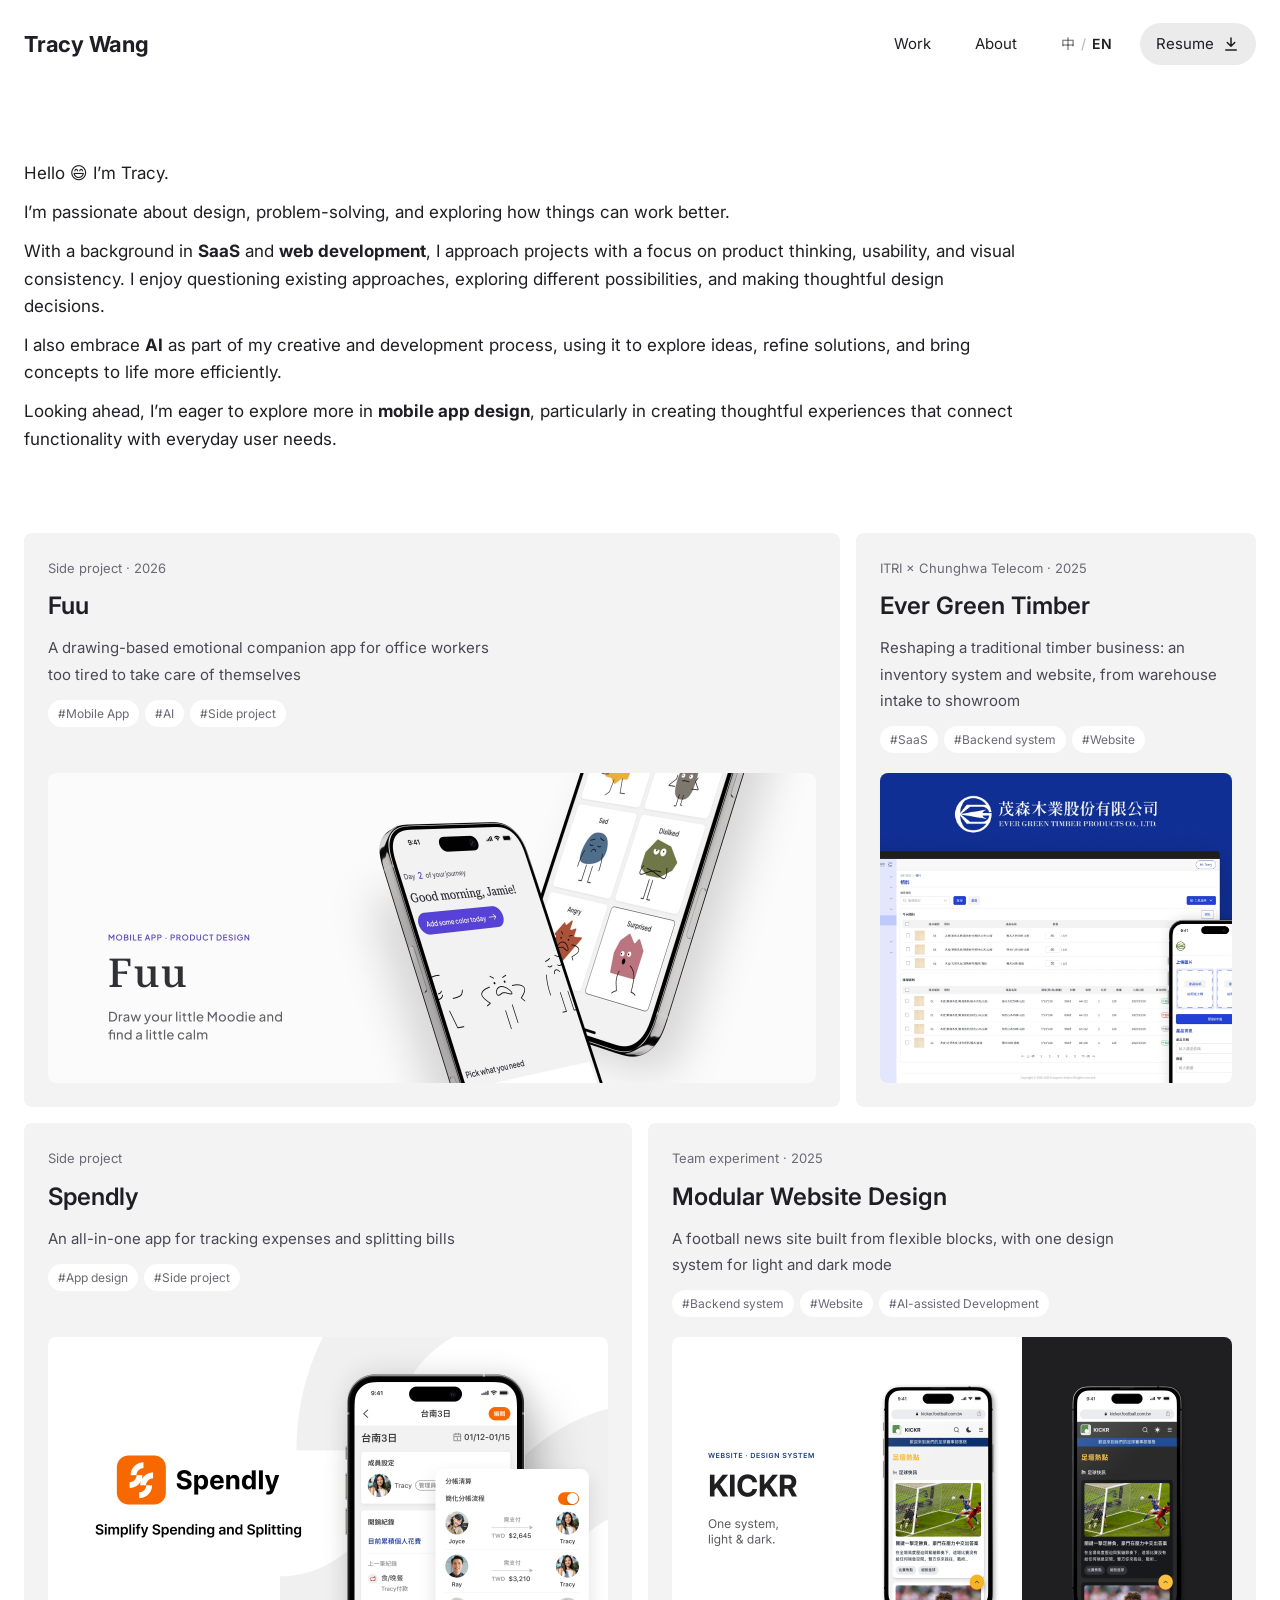
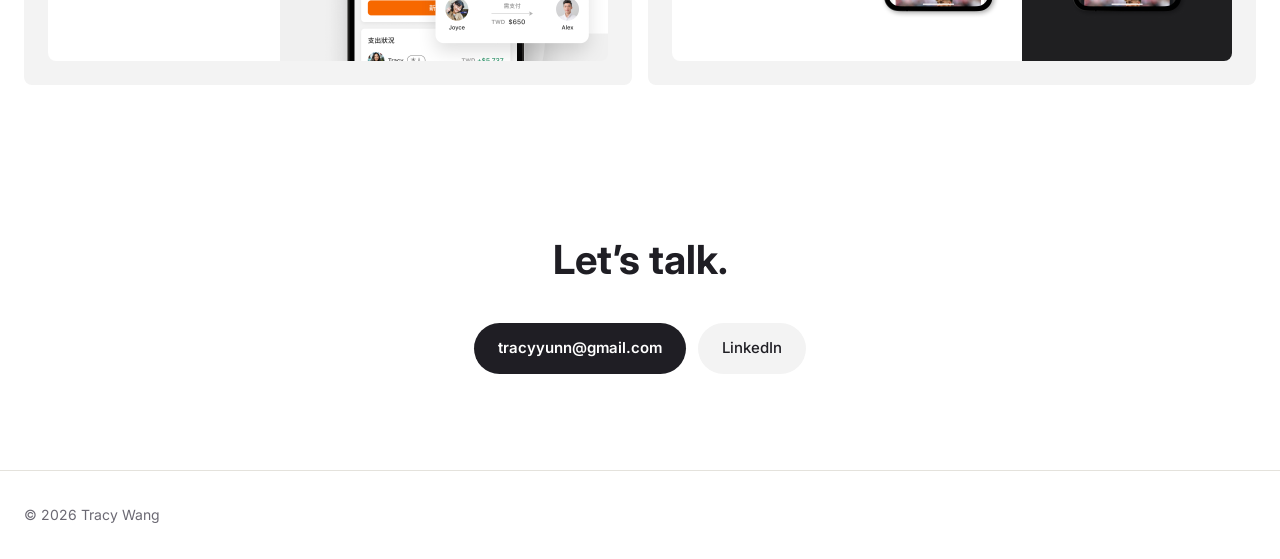
==== en/index.html @ daac8232 "Add portfolio website" ====
<!doctype html>
<html lang="en"><head>
  <meta charset="utf-8">
  <meta name="viewport" content="width=device-width, initial-scale=1">
  <title>Tracy Wang — UI/UX Designer</title>
  <link rel="preconnect" href="https://fonts.googleapis.com">
  <link rel="preconnect" href="https://fonts.gstatic.com" crossorigin="">
  <link href="https://fonts.googleapis.com/css2?family=Inter:wght@300;400;500;600;700&amp;family=Noto+Sans+TC:wght@400;500;600;700&amp;display=swap" rel="stylesheet">
  <link rel="stylesheet" href="../style.css?v=39">
  <script src="../site.js"></script>
</head>
<body>

  <nav class="nav">
    <div class="wrap">
      <a class="logo" href="index.html">Tracy Wang</a>
      <button class="menu-btn" aria-label="Menu" onclick="this.closest('.nav').classList.toggle('open')">
        <svg width="24" height="24" viewBox="0 0 24 24" fill="none" stroke="currentColor" stroke-width="2" stroke-linecap="round"><path d="M4 7h16M4 12h16M4 17h16"></path></svg>
      </button>
      <ul>
        <li><a href="index.html#work">Work</a></li>
        <li><a href="about.html">About</a></li>
        <li><a class="lang" href="../index.html" hreflang="zh-Hant">中<span>/</span><b>EN</b></a></li>
        <li><a class="resume" href="#">Resume
          <svg width="18" height="18" viewBox="0 0 24 24" fill="none" stroke="currentColor" stroke-width="2" stroke-linecap="round" stroke-linejoin="round"><path d="M12 4v11M7 10l5 5 5-5M5 20h14"></path></svg>
        </a></li>
      </ul>
    </div>
  </nav>

  <main class="wrap">
    <div class="intro">
      <p>Hello 😄 I’m Tracy.</p>
      <p>I’m passionate about design, problem-solving, and exploring how things can work better.</p>
      <p>With a background in <strong>SaaS</strong> and <strong>web development</strong>, I approach projects with a focus on product thinking, usability, and visual consistency. I enjoy questioning existing approaches, exploring different possibilities, and making thoughtful design decisions.</p>
      <p>I also embrace <strong>AI</strong> as part of my creative and development process, using it to explore ideas, refine solutions, and bring concepts to life more efficiently.</p>
      <p>Looking ahead, I’m eager to explore more in <strong>mobile app design</strong>, particularly in creating thoughtful experiences that connect functionality with everyday user needs.</p>
    </div>

    <section id="work" class="wk-b">
      <a class="big" href="fuu.html"><span class="m">Side project · 2026</span><h3>Fuu</h3><p>A drawing-based emotional companion app for office workers too tired to take care of themselves</p><div class="tg"><span>#Mobile App</span><span>#AI</span><span>#Side project</span></div><div class="im"><div><picture><source media="(max-width: 809px)" srcset="../images/cover-fuu-704.jpg"><img src="../images/cover-fuu-1536.jpg" alt="Fuu"></picture></div></div></a>
      <a class="" href="maosen.html"><span class="m">ITRI × Chunghwa Telecom · 2025</span><h3>Ever Green Timber</h3><p>Reshaping a traditional timber business: an inventory system and website, from warehouse intake to showroom</p><div class="tg"><span>#SaaS</span><span>#Backend system</span><span>#Website</span></div><div class="im"><div><img src="../images/cover-maosen-wide.jpg" alt="Ever Green Timber"></div></div></a>
      <a class="half" href="spendly.html"><span class="m">Side project</span><h3>Spendly</h3><p>An all-in-one app for tracking expenses and splitting bills</p><div class="tg"><span>#App design</span><span>#Side project</span></div><div class="im"><div><picture><source media="(max-width: 809px)" srcset="../images/cover-spendly-704.jpg"><img src="../images/cover-spendly-1120.jpg" alt="Spendly expense and bill-splitting app screens"></picture></div></div></a>
      <a class="half" href="modular.html"><span class="m">Team experiment · 2025</span><h3>Modular Website Design</h3><p>A football news site built from flexible blocks, with one design system for light and dark mode</p><div class="tg"><span>#Backend system</span><span>#Website</span><span>#AI-assisted Development</span></div><div class="im"><div><picture><source media="(max-width: 809px)" srcset="../images/cover-modular-704.jpg"><img src="../images/cover-modular-1120.jpg" alt="Modular website design: KICKR football site in light and dark mode"></picture></div></div></a>
    </section>

    <section id="contact" class="contact">
      <h2>Let’s talk.</h2>
      <ul>
        <li><a class="btn" href="mailto:tracyyunn@gmail.com">tracyyunn@gmail.com</a></li>
        <li><a class="btn btn--soft" href="https://www.linkedin.com/in/tracy-wang-913832aa/" target="_blank" rel="noopener">LinkedIn</a></li>
      </ul>
    </section>
  </main>

  <footer class="footer">
    <div class="wrap">© 2026 Tracy Wang</div>
  </footer>






</body></html>
---- style.css ----
:root {
  --bg: #FFFFFF;
  --surface: #FFFFFF;
  --soft: #F3F3F3;
  --text: #1F1E24;
  --muted: #6B6973;
  --line: #E4E2DC;
  --accent: #5A44D6;
  --accent-soft: #ECE9FB;
  --todo: #FFF1A8;
  --max: 1280px;
  --radius: 8px; /* 卡片圓角 */
  --radius-img: 8px; /* 圖片、影片圓角 */
  --img-border: 1px solid #D4D4D4; /* 圖片、影片外框 */
  --font: "Inter", "Noto Sans TC", system-ui, sans-serif;
}

* { box-sizing: border-box; margin: 0; padding: 0; }
html { scroll-behavior: smooth; }
body {
  background: var(--bg);
  color: var(--text);
  font-family: var(--font);
  font-size: 17px;
  line-height: 1.75;
  -webkit-font-smoothing: antialiased;
}
img { display: block; max-width: 100%; }
a { color: inherit; }

.wrap { max-width: var(--max); margin: 0 auto; padding: 0 24px; }

/* 待填：上線前要換掉的地方 */
.todo { background: var(--todo); padding: 0 4px; border-radius: 3px; }

/* 選單 */
.nav { position: sticky; top: 0; z-index: 10; background: var(--bg); }
.nav .wrap { display: flex; align-items: center; justify-content: space-between; height: 88px; }
.nav .logo { font-size: 22px; font-weight: 700; text-decoration: none; letter-spacing: -0.01em; }
.nav ul { display: flex; align-items: center; gap: 12px; list-style: none; font-size: 15px; }
.nav ul a { display: inline-flex; align-items: center; gap: 8px; text-decoration: none; padding: 8px 16px; border-radius: 999px; }
.nav ul a:hover { background: var(--soft); }
.nav ul a.resume { background: #EBEBEB; }
.nav ul a.resume:hover { background: #E0E0E0; }
.menu-btn { display: none; background: none; border: 0; padding: 8px; cursor: pointer; color: var(--text); }

/* 首頁開頭 */
.intro { padding: 72px 0 56px; max-width: 1000px; font-size: 17px; line-height: 1.6; }
.intro strong { font-weight: 700; }
.intro p + p { margin-top: 12px; }

/* 作品格 */
.grid { display: grid; grid-template-columns: 1fr 1fr; gap: 8px; }
.tile { position: relative; display: block; aspect-ratio: 494 / 586; overflow: hidden; background: var(--soft); }
.tile img { width: 100%; height: 100%; object-fit: cover; transition: transform .5s ease; }
.tile:hover img { transform: scale(1.03); }
.tile.featured { grid-column: 1 / -1; aspect-ratio: 2 / 1; }

/* Fuu 封面（用 HTML 排，不用另外輸出圖） */
.fuu-cover { position: absolute; inset: 0; background: #ECE9FB; display: flex; align-items: center; justify-content: center; gap: 6%; padding: 0 6%; overflow: hidden; }
.fuu-cover .brand { flex: 0 0 auto; }
.fuu-cover .brand b { display: block; font-size: clamp(36px, 5vw, 64px); color: var(--accent); letter-spacing: -0.02em; }
.fuu-cover .brand span { display: block; margin-top: 4px; font-size: clamp(15px, 1.6vw, 20px); color: var(--text); }
.fuu-cover .phones { display: flex; gap: 16px; align-self: flex-end; height: 88%; }
.fuu-cover .phones img { width: auto; height: 100%; object-fit: contain; object-position: bottom; filter: drop-shadow(0 12px 24px rgba(40,30,120,.15)); }
.fuu-cover .phones img:last-child { margin-top: 10%; height: 90%; }
.tile:hover .fuu-cover .phones img { transform: none; }

/* 關於我 */
.about { padding: 120px 0 0; }
.about-intro { display: grid; grid-template-columns: 360px 1fr; gap: 64px; align-items: center; }
.about .photo { width: 100%; aspect-ratio: 1; object-fit: cover; display: block; border-radius: var(--radius); background: var(--soft); display: flex; align-items: center; justify-content: center; color: var(--muted); font-size: 14px; }
.about h2 { font-size: 32px; margin-bottom: 20px; }
.about p + p { margin-top: 16px; }
.btn { display: inline-block; margin-top: 28px; padding: 12px 24px; border-radius: 999px; background: var(--text); color: var(--bg); text-decoration: none; font-weight: 600; font-size: 15px; }

/* 聯絡 */
.contact { padding: 140px 0 96px; text-align: center; }
.contact h2 { font-size: clamp(28px, 4vw, 40px); }
.contact ul { list-style: none; margin-top: 28px; display: flex; flex-wrap: wrap; justify-content: center; gap: 12px; }
.contact .btn { margin-top: 0; }
.footer { border-top: 1px solid var(--line); padding: 32px 0; color: var(--muted); font-size: 14px; }

/* ===== 案子頁 ===== */
.case-hero { padding: 96px 0 64px; }
.case-hero .eyebrow { color: var(--accent); font-weight: 600; }
.case-hero h1 { font-size: clamp(40px, 7vw, 72px); line-height: 1.15; letter-spacing: -0.02em; margin-top: 8px; }
.case-hero .lead { font-size: 21px; color: var(--muted); margin-top: 16px; max-width: 640px; }

.meta { display: grid; grid-template-columns: repeat(4, 1fr); gap: 24px; padding: 32px 0; border-top: 1px solid var(--line); border-bottom: 1px solid var(--line); margin-top: 48px; }
.meta dt { font-size: 13px; color: var(--muted); }
.meta dd { margin-top: 4px; font-size: 15px; }

.showcase { background: var(--accent-soft); border-radius: var(--radius); margin: 64px 0; padding: 64px 24px 0; display: flex; justify-content: center; gap: 40px; overflow: hidden; }
.showcase img { width: min(300px, 42%); filter: drop-shadow(0 16px 32px rgba(40,30,120,.15)); }
.showcase img:last-child { margin-top: 48px; }

.block { padding: 72px 0; border-top: 1px solid var(--line); display: grid; grid-template-columns: 240px 1fr; gap: 48px; }
.block > h2 { font-size: 15px; letter-spacing: 0.06em; color: var(--muted); font-weight: 600; }
.block .body { max-width: 680px; }
.block h3 { font-size: 26px; line-height: 1.4; margin-bottom: 16px; }
.block p + p, .block p + ul, .block ul + p { margin-top: 16px; }
.block ul { padding-left: 1.2em; }
.block li + li { margin-top: 8px; }

.gaps { display: grid; grid-template-columns: 1fr 1fr; gap: 16px; margin-top: 24px; list-style: none; padding: 0 !important; }
.gaps li { background: var(--surface); border: 1px solid var(--line); border-radius: var(--radius); padding: 20px; margin: 0 !important; }
.gaps strong { display: block; margin-bottom: 4px; }
.gaps span { color: var(--muted); font-size: 15px; }

.decision { background: var(--surface); border: 1px solid var(--line); border-radius: var(--radius); padding: 32px; }
.decision + .decision { margin-top: 20px; }
.decision .no { display: inline-block; font-size: 13px; font-weight: 700; color: var(--accent); background: var(--accent-soft); padding: 2px 10px; border-radius: 999px; margin-bottom: 12px; }
.decision h4 { font-size: 21px; line-height: 1.4; }
.decision dl { margin-top: 16px; display: grid; grid-template-columns: 72px 1fr; gap: 8px 16px; font-size: 16px; }
.decision dt { color: var(--muted); }

.steps { display: flex; gap: 12px; flex-wrap: wrap; margin-top: 24px; }
.steps span { background: var(--surface); border: 1px solid var(--line); border-radius: var(--radius); padding: 10px 16px; font-size: 15px; }
.steps i { font-style: normal; color: var(--muted); align-self: center; }

/* 作品頁底部：左回首頁、右下一個作品 */
.next-project { display: flex; justify-content: space-between; align-items: center; gap: 24px; padding-top: 64px; padding-bottom: 96px; margin-top: 96px; position: relative; }
.next-project::before { content: ""; position: absolute; top: 0; left: 24px; right: 24px; border-top: 1px solid var(--line); }
.next-project a { text-decoration: none; color: var(--text); font-size: 18px; font-weight: 500; }
.next-project a:hover, .next-project .back:hover { color: var(--accent); }

@media (max-width: 809px) {
  .menu-btn { display: block; }
  .nav ul { display: none; position: absolute; top: 72px; left: 0; right: 0; flex-direction: column; align-items: stretch; gap: 0; background: var(--bg); padding: 8px 16px 16px; border-bottom: 1px solid var(--line); }
  .nav.open ul { display: flex; }
  .nav ul a { padding: 14px 8px; border-radius: var(--radius); }
  .nav ul a.resume { background: none; }
  .nav .wrap { height: 72px; }
  .intro { font-size: 18px; padding: 32px 0 40px; }
  .grid { grid-template-columns: 1fr; gap: 16px; }
  .tile, .tile.featured { aspect-ratio: 331 / 194; }
  .fuu-cover .brand span { display: none; }
  body { font-size: 16px; }
  .wrap { padding: 0 16px; }
  .about { padding-top: 96px; }
  .about-intro { grid-template-columns: 1fr; gap: 32px; }
  .about .photo { max-width: 240px; }
  .meta { grid-template-columns: 1fr 1fr; }
  .showcase { gap: 16px; padding-top: 40px; }
  .block { grid-template-columns: 1fr; gap: 16px; padding: 56px 0; }
  .gaps { grid-template-columns: 1fr; }
  .decision { padding: 24px; }
  .decision dl { grid-template-columns: 1fr; gap: 0; }
  .decision dd + dt { margin-top: 10px; }
}

/* ===== 茂森案子頁（照原 Framer 版） ===== */
.cs { --navy: #1C35A8; --sky: #3F7FE0; }
.cs-hero { width: 100%; margin-top: 8px; }
.cs-tags { display: flex; flex-wrap: wrap; gap: 12px; list-style: none; margin-top: 40px; }
.cs-tags li { padding: 4px 12px; border-radius: 999px; background: var(--soft); color: var(--muted); font-size: 14px; }
.cs-tags li::before { content: "#"; }  /* 跟首頁卡片的 tag 同樣式 */
.cs-date { margin-top: 24px; }
.cs-title { font-size: clamp(26px, 3.4vw, 40px); line-height: 1.35; margin-top: 8px; letter-spacing: 0.01em; }
.cs-meta { display: grid; grid-template-columns: 1fr 0.7fr 1.6fr; gap: 24px 40px; margin-top: 32px; }
.cs-meta dt { font-weight: 700; }
.cs-meta dd { margin-top: 8px; }

.cs-h2 { font-size: clamp(24px, 3vw, 32px); color: var(--navy); font-weight: 600; margin-bottom: 32px; }
.cs-h2 span { font-family: "Inter", sans-serif; font-weight: 300; margin-left: 8px; }
.cs-h2.center { text-align: center; }
.cs-h2.plain { color: var(--text); }
.cs-h2.plain span { font-weight: 700; }

.cs-sec { margin-top: 80px; }
.cs-sec > p { max-width: none; }
.cs-sec > p + p { margin-top: 0; }
.cs-img { width: 100%; margin-top: 40px; }
.cs-img.round { border-radius: var(--radius-img); }
.cs-img.narrow, .cs-fig.narrow { max-width: 760px; margin-left: auto; margin-right: auto; }

.cs-overview { margin-top: 72px; background: #EEEFF5; border-radius: var(--radius); padding: 64px clamp(16px, 7vw, 80px); }
.cs-overview .card { background: #fff; border-radius: var(--radius); padding: 24px 22px; font-size: 16px; line-height: 1.7; }
.cs-overview .card h3 { font-size: 17px; margin-bottom: 12px; }
.cs-overview .card p + p { margin-top: 1.7em; }
.cs-overview em { font-style: normal; font-weight: 700; color: #2F4FD8; }
.cards-3 { display: grid; grid-template-columns: repeat(3, 1fr); gap: 16px; margin-top: 16px; }

.process { list-style: none; counter-reset: step; display: grid; grid-template-columns: repeat(3, 1fr); gap: 56px 40px; max-width: 1000px; margin: 0 auto; }
.process li { counter-increment: step; }
.process b { display: flex; align-items: center; gap: 16px; font-size: 18px; }
.process b::before { content: counter(step); flex: 0 0 36px; height: 36px; border-radius: 50%; background: #EBEBEB; display: grid; place-items: center; font-size: 17px; font-weight: 500; }
.process p { margin-top: 12px; }

.cs-divider { display: flex; align-items: center; gap: 32px; font-size: clamp(20px, 2.2vw, 24px); text-align: center; margin: 72px 0 40px; }
.cs-divider::before, .cs-divider::after { content: ""; flex: 1; height: 1px; background: #BDBDBD; }
.problems h3 { font-size: 17px; margin-top: 32px; }
.problems h3:first-child { margin-top: 0; }
.problems p { margin-top: 8px; }
.cs-sec > p + .problems, .cs-sec > .problems + p { margin-top: 32px; }

.goal { display: flex; align-items: center; gap: 16px; font-size: clamp(20px, 2.2vw, 24px); color: var(--text); margin: 56px 0 16px; }
.goal i { flex: 0 0 36px; height: 36px; border-radius: 50%; background: #EBEBEB; font-style: normal; font-size: 16px; font-weight: 500; display: grid; place-items: center; }

.constraints { margin-top: 64px; background: #FCF4EA; border: 1px solid #EBB36F; border-radius: var(--radius); padding: clamp(24px, 4vw, 48px); }
.constraints h3 { font-size: clamp(20px, 2.2vw, 24px); margin-bottom: 24px; }
.constraints h4 { font-size: 18px; margin-top: 24px; }
.constraints p { margin-top: 6px; }

.feature { font-size: clamp(20px, 2.2vw, 24px); color: var(--sky); margin: 56px 0 16px; }
.cs-sec > .cs-img + p, .cs-sec > .shots-2 + p:not(.zoom-hint) { margin-top: 32px; }
.cs-fig { margin-top: 40px; }
.cs-fig img { width: 100%; }
.cs-fig figcaption { margin-top: 16px; text-align: center; font-size: 14px; line-height: 1.6; color: var(--muted); text-wrap: balance; }
.cs-fig figcaption.cols-3, .cs-fig figcaption.cols-2 { display: grid; gap: 24px; }
.cs-fig figcaption.cols-3 { grid-template-columns: repeat(3, 1fr); }
.cs-fig figcaption.cols-2 { grid-template-columns: 1fr 1fr; }
.cs-fig figcaption.left { text-align: left; }
.link { color: #2F4FD8; font-size: 22px; }

@media (max-width: 809px) {
  .cs-meta, .cards-3, .process { grid-template-columns: 1fr; }
  .process { gap: 40px; }
  .cs-sec { margin-top: 56px; }
  .cs-fig figcaption.cols-3 { gap: 8px; }
  .cs-fig figcaption.cols-2 { grid-template-columns: 1fr; gap: 12px; }
}
.tile picture, .cs-pic { display: block; height: 100%; }

/* 點圖放大 */
.zoomable { cursor: zoom-in; }
.zoom-hint { margin-top: 8px; text-align: center; font-size: 14px; color: var(--muted); }
.lightbox { position: fixed; inset: 0; z-index: 100; background: rgba(20, 20, 24, .9); overflow: auto; display: flex; align-items: center; justify-content: center; padding: 24px; }
/* 漸入漸出：背景淡入，圖片同時從 96% 放大到 100% */
.lightbox { opacity: 0; visibility: hidden; transition: opacity .3s ease, visibility 0s linear .3s; }
.lightbox.open { opacity: 1; visibility: visible; transition: opacity .3s ease, visibility 0s; }
.lightbox img { transform: scale(.96); transition: transform .3s ease; }
.lightbox.open img { transform: scale(1); }
@media (prefers-reduced-motion: reduce) { .lightbox, .lightbox img { transition: none; } }
.lightbox img { width: 96vw; max-width: none; height: auto; border-radius: var(--radius-img); background: #fff; }
.lb-close { position: fixed; top: 16px; right: 16px; width: 44px; height: 44px; border: 0; border-radius: 50%; background: #fff; font-size: 26px; line-height: 1; cursor: pointer; }
@media (max-width: 809px) {
  /* 手機上放大成三倍寬，可以左右滑動看細節 */
  .lightbox { display: block; padding: 72px 16px 16px; }
  .lightbox img { width: 300vw; }
}

/* 兩欄截圖 */
.shots-2 { display: grid; grid-template-columns: 1fr 1fr; gap: 24px; margin-top: 40px; align-items: start; }
.shots-2 img { width: 100%; border-radius: var(--radius-img); }
.shots-2 figcaption { margin-top: 12px; font-size: 14px; line-height: 1.6; color: var(--muted); }
@media (max-width: 809px) { .shots-2 { grid-template-columns: 1fr; gap: 16px; } }

/* 三支手機畫面 */
.phones-3 { display: grid; grid-template-columns: repeat(3, 1fr); gap: 24px; max-width: 880px; margin: 40px auto 0; align-items: start; }
.phones-3 img { width: 100%; border-radius: var(--radius-img); }
.phones-3 figcaption { margin-top: 12px; text-align: center; font-size: 14px; line-height: 1.6; color: var(--muted); text-wrap: balance; }
@media (max-width: 809px) { .phones-3 { gap: 8px; } .phones-3 figcaption { font-size: 13px; } }
video.cs-img { display: block; border-radius: var(--radius-img); }

/* 草圖：橫向一排，依圖片比例分配寬度讓高度一致 */
.sketches { display: flex; gap: 16px; margin-top: 56px; }
.sketches img { min-width: 0; height: auto; }
.sketches .s1 { flex: 1.761; }
.sketches .s2 { flex: 1.494; }
.sketches .s3 { flex: 1.474; }
.sketch-text { margin-top: 24px; }
@media (max-width: 809px) {
  /* 手機改成左右滑動 */
  .sketches { overflow-x: auto; scroll-snap-type: x mandatory; margin-right: -16px; padding-right: 16px; }
  .sketches img { flex: 0 0 auto; width: auto; height: 220px; scroll-snap-align: start; }
}
.cs-sec--far { margin-top: 128px; }
@media (max-width: 809px) { .cs-sec--far { margin-top: 88px; } }

/* 大標題底下的小段落標題（設計流程、定義問題），跟「1. AI 辨識流程」同一級 */
.cs-sub { font-size: clamp(20px, 2.2vw, 24px); margin: 72px 0 40px; }
.cs-sub.center { text-align: center; }
.cs-sub span { margin-left: 6px; }

/* 專案概覽的標題：中英文都用粗體（跟其他大標題不同） */
.cs-overview .cs-h2 { font-weight: 700; }
.cs-overview .cs-h2 span { font-weight: 300; }

/* 案子頁所有圖片統一圓角 */
.cs-hero, .cs-img, .cs-fig img, .shots-2 img, .phones-3 img { border-radius: var(--radius-img); border: var(--img-border); }
.sketches img { border-radius: var(--radius-img); }
.cs-img.no-border, .cs-hero.no-border { border: 0; }

/* 兩張並排（前台 Before / After） */
.pair { display: grid; grid-template-columns: 1fr 1fr; gap: 24px; margin-top: 40px; }
.pair .cs-fig { margin-top: 0; }
@media (max-width: 809px) { .pair { grid-template-columns: 1fr; gap: 24px; } }

/* ===== Spendly 案子頁 ===== */
.cs-meta:has(> div:only-child) { grid-template-columns: 1fr; }
@media (min-width: 810px) { .cs-meta:has(> div:nth-child(2):last-child) { grid-template-columns: 1fr 2.3fr; } }
.cs-list { margin-top: 16px; padding-left: 1.4em; }
.cs-list li + li { margin-top: 6px; }
.cs-list + p { margin-top: 16px; }
.cs-gap { margin-top: 40px; }

/* 文字＋圖 左右排 */
.split { display: grid; grid-template-columns: 1fr 1fr; gap: 48px; align-items: center; }
.split p + p { margin-top: 1.7em; }
.split img { width: 100%; }

/* 灰底區塊 */
.panel { margin-top: 56px; background: #F3F3F3; border-radius: var(--radius); padding: clamp(24px, 4vw, 56px); }
.panel h4 { font-size: 18px; text-align: center; margin-bottom: 20px; }
.panel > p { margin-bottom: 32px; }

.grid-2 { display: grid; grid-template-columns: 1fr 1fr; gap: 24px; }
.grid-2 img { width: 100%; border-radius: var(--radius-img); }

/* 三個動機卡片 */
.motives { display: grid; grid-template-columns: repeat(3, 1fr); gap: 24px; max-width: 1000px; margin: 0 auto; }
.motives > div { background: #fff; border-radius: var(--radius); padding: 32px 24px; text-align: center; }
.motives img { width: 55%; margin: 0 auto 24px; }
.motives p { font-weight: 700; line-height: 1.6; }
.quote { margin: 48px 0 0; text-align: center; font-size: clamp(18px, 2.2vw, 24px); font-weight: 700; color: #4A8FE0; }

/* 結尾原型連結 */
.cta { margin-top: 120px; background: #F3F3F3; border-radius: var(--radius); padding: 48px 24px; text-align: center; }
.cta h2 { font-size: clamp(22px, 2.6vw, 28px); }
.cta p { margin-top: 24px; display: flex; flex-wrap: wrap; align-items: center; justify-content: center; gap: 16px; font-weight: 600; }
.cta-btn { display: inline-block; padding: 14px 28px; border-radius: 999px; background: #2652A0; color: #fff; text-decoration: none; }
.cta .thanks { color: var(--navy, #1C35A8); font-size: 20px; }

@media (max-width: 809px) {
  .split, .grid-2, .motives { grid-template-columns: 1fr; gap: 16px; }
  .motives img { width: 40%; }
}

/* Logo 展示：五格各自圓角 10px */
.logo-board { display: grid; grid-template-columns: repeat(3, 1fr) 2.9fr; grid-template-rows: auto auto; gap: 1.3%; margin-top: 40px; }
.logo-board > div { background: #F6F6F6; border-radius: var(--radius-img); overflow: hidden; }
.logo-board img { width: 100%; display: block; }
.logo-board .lb-word { grid-column: 1 / 4; grid-row: 1; }
.logo-board .lb-phone { grid-column: 4; grid-row: 1 / 3; }
.logo-board .lb-phone img { height: 100%; object-fit: cover; object-position: left top; }
@media (max-width: 809px) {
  .logo-board { grid-template-columns: repeat(3, 1fr); gap: 8px; }
  .logo-board .lb-phone { grid-column: 1 / -1; grid-row: auto; }
}

/* 換頁淡入淡出（搭配 site.js） */
body { transition: opacity .25s ease, transform .25s ease; }
.page-enter body { opacity: 0; transform: translateY(8px); }
.page-leave body { opacity: 0; }
.cs-sec > p.quote { margin: 40px 0; }
.quote--fuu { color: #5642D6; }
/* 手機影片：標準手機框（1176×2360，螢幕 x86 y86 1010×2189）＋影片的螢幕畫面
   影片 1920×1080，螢幕在 x739–1182、y68–1011，放大 2.3252 倍對齊；螢幕圓角跟著影片（約 70px） */
.phone-vid { position: relative; width: 100%; max-width: 300px; margin: 40px auto 0; aspect-ratio: 1176 / 2360; }
.phone-vid > img { position: absolute; inset: 0; width: 100%; height: 100%; }
.phone-vid .screen { position: absolute; left: 7.313%; top: 3.644%; width: 85.884%; height: 92.754%; overflow: hidden; border-radius: 16.1% / 7.45%; background: #F2F2F1; }
.phone-vid video { position: absolute; max-width: none; width: 442.0%; height: 114.72%; left: -171.13%; top: -7.305%; }
/* 設計產出：左邊文字（各點上下排），右邊手機影片 */
.deliv { display: grid; grid-template-columns: 1fr 300px; gap: 64px; align-items: center; max-width: 1000px; margin: 0 auto; }
.deliv .process--stack { grid-template-columns: 1fr; gap: 64px; margin: 0; max-width: 560px; }
.deliv .phone-vid { margin: 0; }
@media (max-width: 809px) {
  .deliv { grid-template-columns: 1fr; gap: 40px; }
  .deliv .phone-vid { margin: 0 auto; max-width: 260px; }
}

/* 回到頂端按鈕（作品頁） */
.to-top { position: fixed; right: 24px; bottom: 24px; z-index: 20; width: 44px; height: 44px; border: 1px solid var(--line); border-radius: 50%; background: #fff; color: var(--text); display: grid; place-items: center; cursor: pointer; box-shadow: 0 4px 12px rgba(0,0,0,.08); opacity: 0; transform: translateY(8px); pointer-events: none; transition: opacity .2s, transform .2s, color .2s; }
.to-top.show { opacity: 1; transform: none; pointer-events: auto; }
.to-top:hover { color: var(--accent); }
.ed-on .to-top { bottom: 80px; } /* 編輯模式時讓開下方的編輯列 */

/* 使用者測試（Fuu）：① 分群 6 格、② Now / Next / Never 三欄 */
.ut-step { display: flex; align-items: center; gap: 16px; margin: 48px 0 20px; font-size: 16px; font-weight: 600; color: var(--navy); }
.ut-step::after { content: ""; flex: 1; border-top: 1px solid var(--line); }
.ut-groups { list-style: none; display: grid; grid-template-columns: repeat(6, 1fr); gap: 12px; }
.ut-groups li { background: var(--soft); border-radius: var(--radius); padding: 16px; font-size: 14px; line-height: 1.6; }
.ut-groups b { display: block; font-size: 15px; }
.ut-groups span { display: block; margin-top: 4px; color: var(--muted); font-size: 13px; }
.ut-groups p { margin-top: 8px; color: #4A4852; }
.ut-cols { margin-top: 40px; display: grid; grid-template-columns: repeat(3, 1fr); gap: 16px; align-items: stretch; }
.ut-col { border-radius: var(--radius); padding: 24px 20px; display: flex; flex-direction: column; gap: 16px; }
.ut-col h4 { font-size: 18px; font-weight: 600; }
.ut-item { background: #fff; border-radius: var(--radius); padding: 18px 20px; font-size: 15px; line-height: 1.7; }
.ut-item b { display: block; font-weight: 600; }
.ut-item p { margin-top: 8px; color: #4A4852; }
.ut-now { background: #EAF6F0; } .ut-now h4 { color: #1F8A5B; }
.ut-next { background: #EFEDFB; } .ut-next h4 { color: #5642D6; }
.ut-never { background: #FBEEEA; } .ut-never h4 { color: #B4472F; }
@media (max-width: 1100px) { .ut-groups { grid-template-columns: repeat(3, 1fr); } }
@media (max-width: 809px) { .ut-groups { grid-template-columns: 1fr 1fr; } .ut-cols { grid-template-columns: 1fr; } }

/* 模組化：兩張流程圖並排（不加外框，跟原稿一樣放在同一片白底上） */
.flow-pair { display: grid; grid-template-columns: 1fr 1fr; gap: 48px; align-items: center; margin-top: 40px; }
.flow-pair img { width: 100%; cursor: zoom-in; }
@media (max-width: 809px) { .flow-pair { grid-template-columns: 1fr; gap: 32px; } }

/* 影片本身已含手機外框：裁掉四角與兩側的黑底（以 396×800 取樣量得：側邊黑邊約 1%、圓角約 15% / 7.5%） */
.phone-clip { display: block; width: 100%; max-width: 320px; margin: 40px auto 0; clip-path: inset(0 1.2% round 15% / 7.5%); }

/* 設計流程只有兩步時改成兩欄，不留空位 */
@media (min-width: 810px) { .process:has(> li:nth-child(2):last-child) { grid-template-columns: 1fr 1fr; gap: 56px 64px; } }


/* 首頁作品卡片（B 版：灰底卡片，字在上、圖在下；第一排 大＋小，第二排 兩張一樣大） */
.wk-b{display:grid;grid-template-columns:repeat(6,1fr);gap:16px;margin-top:24px}

.wk-b a{display:flex;flex-direction:column;text-decoration:none;color:inherit;background:var(--soft);border-radius:var(--radius);padding:24px;overflow:hidden}

.wk-b a{grid-column:span 2}
.wk-b a.big{grid-column:span 4}
.wk-b a.half{grid-column:span 3}

.wk-b .m{font-size:13px;color:var(--muted)}

.wk-b h3{margin-top:6px;font-size:24px;font-weight:600}

.wk-b p{margin-top:8px;font-size:15px;color:#4A4852;max-width:460px}

.wk-b .tg{margin-top:12px;display:flex;gap:6px;flex-wrap:wrap}

.wk-b .tg span{font-size:12px;background:#fff;border-radius:999px;padding:3px 10px;color:var(--muted)}

.wk-b .im{margin-top:auto;padding-top:20px}

.wk-b .im div{aspect-ratio:352/310;overflow:hidden;border-radius:var(--radius-img)}

.wk-b picture{display:block;height:100%}
.wk-b img{width:100%;height:100%;object-fit:cover;object-position:top;transition:transform .5s ease}

.wk-b a:hover img{transform:scale(1.04)}

.wk-b a.big .im div{aspect-ratio:768/310}
.wk-b a.half .im div{aspect-ratio:536/310}

@media(max-width:809px){.wk-b{grid-template-columns:1fr}
.wk-b a,.wk-b a.big,.wk-b a.half{grid-column:auto}
.wk-b a.half .im div{aspect-ratio:352/310}
.wk-b a.big .im div{aspect-ratio:352/310}
.wk-b a{min-height:0}
}

/* About：按鈕列、How I Work（沿用原本 Methodology 模板：灰底圓角框、藍色置中標題、直線分隔的欄位） */
.about-btns { display: flex; flex-wrap: wrap; gap: 12px; margin-top: 28px; }
.about-btns .btn { margin-top: 0; }
.btn--soft { background: var(--soft); color: var(--text); font-weight: 500; }
.how { margin-top: 96px; background: #F7F7F7; border-radius: var(--radius); padding: 64px clamp(24px, 6vw, 88px); }
.how > h2 { text-align: center; color: #1C35A8; font-size: clamp(24px, 3vw, 32px); margin-bottom: 56px; }
.how-cols { display: grid; grid-template-columns: repeat(3, 1fr); }
.how-col { padding: 0 32px; border-left: 1px solid #BDBDBD; }
.how-col:first-child { border-left: 0; padding-left: 0; }
.how-col:last-child { padding-right: 0; }
.how-col svg { display: block; width: 80px; height: 80px; }
.how-col h3 { margin-top: 28px; font-size: 20px; }
.how-col p { margin-top: 16px; line-height: 1.8; }
.how-col .how-ex { font-size: 14px; color: var(--muted); }
.how-col a { display: inline-block; margin-top: 16px; font-size: 15px; color: #1C35A8; text-decoration: none; }
.how-col a:hover { text-decoration: underline; }
@media (max-width: 809px) {
  .how { padding: 48px 24px; }
  .how-cols { grid-template-columns: 1fr; gap: 40px; }
  .how-col { padding: 40px 0 0; border-left: 0; border-top: 1px solid #BDBDBD; }
  .how-col:first-child { padding-top: 0; border-top: 0; }
}
.about-page .about { padding-top: 48px; }

/* 中英切換：目前的語言粗體，另一個淡色 */
.nav ul a.lang { gap: 6px; font-size: 14px; color: var(--muted); letter-spacing: 0.02em; }
.nav ul a.lang b { color: var(--text); font-weight: 600; }
.nav ul a.lang span { opacity: .5; }
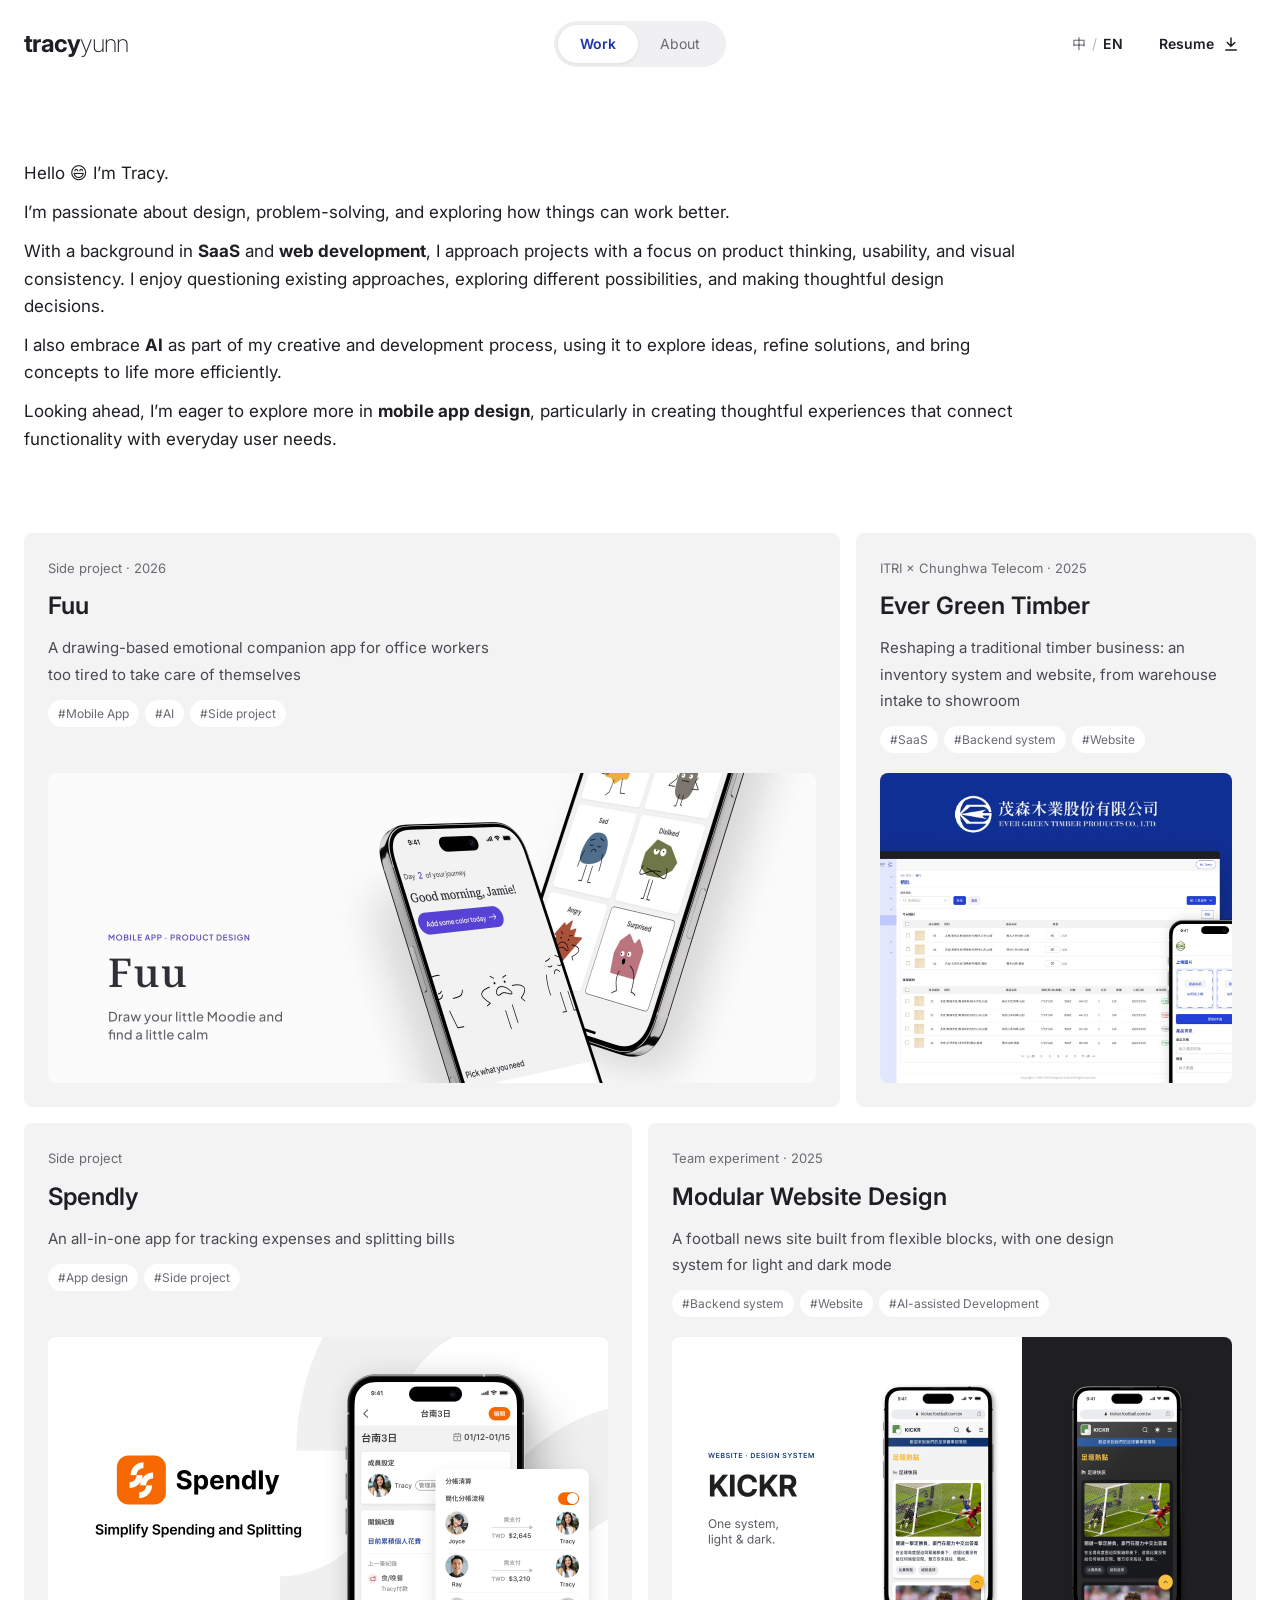
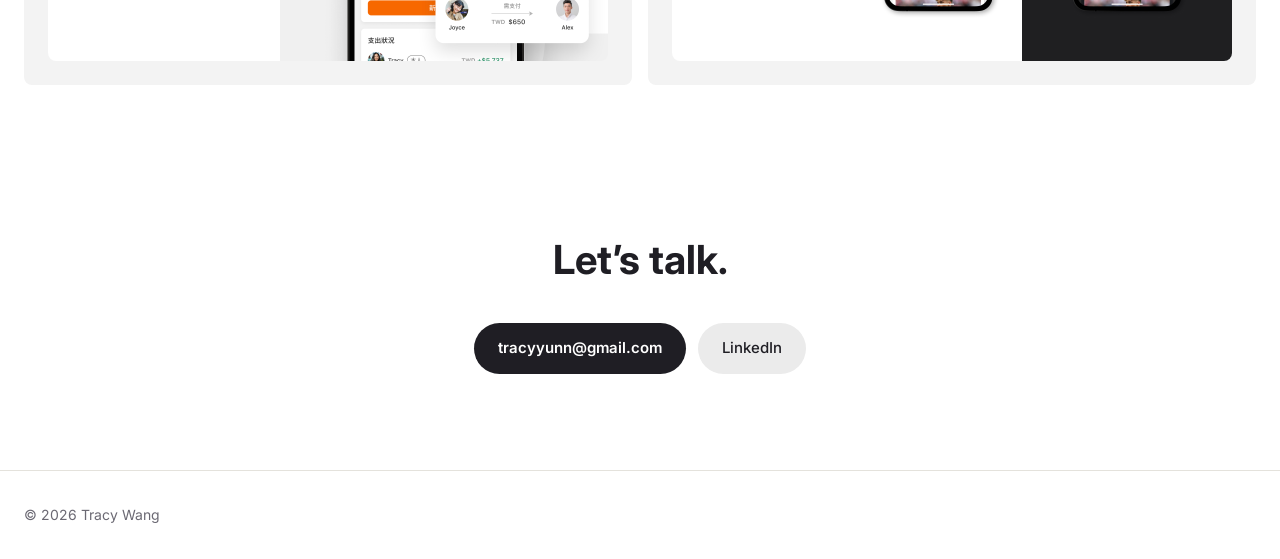
==== commit 9b66cd0f: "Update portfolio: English version, About page, resume, new nav and logo - Add English pages with 中/E" ====
--- a/en/index.html
+++ b/en/index.html
@@ -5,23 +5,22 @@
   <title>Tracy Wang — UI/UX Designer</title>
   <link rel="preconnect" href="https://fonts.googleapis.com">
   <link rel="preconnect" href="https://fonts.gstatic.com" crossorigin="">
-  <link href="https://fonts.googleapis.com/css2?family=Inter:wght@300;400;500;600;700&amp;family=Noto+Sans+TC:wght@400;500;600;700&amp;display=swap" rel="stylesheet">
-  <link rel="stylesheet" href="../style.css?v=39">
+  <link href="https://fonts.googleapis.com/css2?family=Inter:wght@200;300;400;500;600;700&amp;family=Instrument+Serif:ital@0;1&amp;family=Noto+Sans+TC:wght@400;500;600;700&amp;display=swap" rel="stylesheet">
+  <link rel="stylesheet" href="../style.css?v=45">
   <script src="../site.js"></script>
 </head>
 <body>
 
   <nav class="nav">
     <div class="wrap">
-      <a class="logo" href="index.html">Tracy Wang</a>
-      <button class="menu-btn" aria-label="Menu" onclick="this.closest('.nav').classList.toggle('open')">
-        <svg width="24" height="24" viewBox="0 0 24 24" fill="none" stroke="currentColor" stroke-width="2" stroke-linecap="round"><path d="M4 7h16M4 12h16M4 17h16"></path></svg>
+      <a class="logo" href="index.html" aria-label="Tracy Wang — Home"><b>tracy</b><span>yunn</span></a>
+      <button class="menu-btn" aria-label="Menu" aria-expanded="false" onclick="var n=this.closest('.nav');var o=n.classList.toggle('open');this.setAttribute('aria-expanded',o);document.body.classList.toggle('menu-open',o)">
+        <svg class="ic-open" width="24" height="24" viewBox="0 0 24 24" fill="none" stroke="currentColor" stroke-width="2" stroke-linecap="round"><path d="M4 7h16M4 12h16M4 17h16"></path></svg>
+        <svg class="ic-close" width="24" height="24" viewBox="0 0 24 24" fill="none" stroke="currentColor" stroke-width="2" stroke-linecap="round"><path d="M6 6l12 12M18 6L6 18"></path></svg>
       </button>
       <ul>
-        <li><a href="index.html#work">Work</a></li>
-        <li><a href="about.html">About</a></li>
-        <li><a class="lang" href="../index.html" hreflang="zh-Hant">中<span>/</span><b>EN</b></a></li>
-        <li><a class="resume" href="#">Resume
+        <li class="nav-seg"><a href="index.html#work">Work</a><a href="about.html">About</a></li>
+        <li class="nav-right"><a class="lang" href="../index.html" hreflang="zh-Hant">中<span>/</span><b>EN</b></a><a class="resume" href="../resume/tracy-wang-resume-en.pdf" target="_blank" rel="noopener">Resume
           <svg width="18" height="18" viewBox="0 0 24 24" fill="none" stroke="currentColor" stroke-width="2" stroke-linecap="round" stroke-linejoin="round"><path d="M12 4v11M7 10l5 5 5-5M5 20h14"></path></svg>
         </a></li>
       </ul>
--- a/style.css
+++ b/style.css
@@ -440,7 +440,10 @@
 /* About：按鈕列、How I Work（沿用原本 Methodology 模板：灰底圓角框、藍色置中標題、直線分隔的欄位） */
 .about-btns { display: flex; flex-wrap: wrap; gap: 12px; margin-top: 28px; }
 .about-btns .btn { margin-top: 0; }
-.btn--soft { background: var(--soft); color: var(--text); font-weight: 500; }
+.btn--soft { background: #EBEBEB; color: var(--text); font-weight: 500; }
+.btn--soft:hover { background: #E0E0E0; }
+.btn { transition: background .15s; }
+.btn:not(.btn--soft):hover { background: #3A3940; }
 .how { margin-top: 96px; background: #F7F7F7; border-radius: var(--radius); padding: 64px clamp(24px, 6vw, 88px); }
 .how > h2 { text-align: center; color: #1C35A8; font-size: clamp(24px, 3vw, 32px); margin-bottom: 56px; }
 .how-cols { display: grid; grid-template-columns: repeat(3, 1fr); }
@@ -465,3 +468,56 @@
 .nav ul a.lang { gap: 6px; font-size: 14px; color: var(--muted); letter-spacing: 0.02em; }
 .nav ul a.lang b { color: var(--text); font-weight: 600; }
 .nav ul a.lang span { opacity: .5; }
+
+/* 目前所在的選單項目：藍色（跟 How I Work 同色） */
+.nav ul a[aria-current="page"] { color: #1C35A8; font-weight: 600; }
+
+/* 選單 D 版：左 logo（襯線斜體 tracy＋無襯線 yunn）、中間 Work / About 分段切換、右邊語言＋Resume */
+.nav .logo { font-weight: 500; font-size: 22px; letter-spacing: -0.03em; line-height: 1; }
+.nav .logo i { font-family: "Instrument Serif", Georgia, serif; font-size: 30px; font-weight: 400; letter-spacing: 0; }
+@media (min-width: 810px) {
+  .nav .wrap { display: grid; grid-template-columns: 1fr auto 1fr; }
+  .nav ul { display: contents; }
+  .nav-seg { justify-self: center; display: flex; background: #F0F0F2; border-radius: 999px; padding: 4px; }
+  .nav ul .nav-seg a { padding: 7px 22px; font-size: 14px; color: var(--muted); transition: color .15s, background .15s; }
+  .nav ul .nav-seg a:hover { background: none; color: var(--text); }
+  .nav ul .nav-seg a[aria-current="page"] { background: #fff; color: #1C35A8; font-weight: 600; box-shadow: 0 1px 4px rgba(0,0,0,.08); }
+  .nav-right { justify-self: end; display: flex; align-items: center; gap: 4px; }
+  .nav ul a.resume { background: none; font-weight: 600; font-size: 14px; }
+  .nav ul a.resume:hover { background: var(--soft); }
+}
+@media (max-width: 809px) {
+  .nav-seg, .nav-right { display: flex; flex-direction: column; }
+}
+
+/* Logo（Figma 探索 02）：tracy Inter Bold、yunn Inter Extra Light，字距 -3% */
+.nav .logo { font-size: 24px; letter-spacing: -0.03em; }
+.nav .logo b { font-weight: 700; }
+.nav .logo span { font-weight: 200; }
+
+/* 手機選單：整頁式 */
+@media (max-width: 809px) {
+  .menu-btn { position: relative; z-index: 31; }
+  .nav .logo { position: relative; z-index: 31; }
+  .nav ul { position: fixed; inset: 0; top: 0; z-index: 30; display: flex; flex-direction: column; justify-content: center; align-items: flex-start; gap: 0; padding: 96px 32px 48px; background: var(--bg); border: 0;
+    opacity: 0; visibility: hidden; transform: translateY(-8px); transition: opacity .25s ease, transform .25s ease, visibility 0s .25s; }
+  .nav.open ul { display: flex; opacity: 1; visibility: visible; transform: none; transition: opacity .25s ease, transform .25s ease; }
+  .nav-seg, .nav-right { display: flex; flex-direction: column; align-items: flex-start; width: 100%; }
+  .nav-seg a { font-size: 40px; font-weight: 600; letter-spacing: -0.02em; padding: 8px 0 !important; color: var(--text); }
+  .nav-seg a[aria-current="page"] { color: #1C35A8; }
+  .nav-right { margin-top: 40px; padding-top: 24px; border-top: 1px solid var(--line); gap: 8px; }
+  .nav-right a { padding: 8px 0 !important; font-size: 18px; }
+  .nav ul a:hover { background: none; }
+  .menu-btn .ic-close { display: none; }
+  .nav.open .menu-btn .ic-open { display: none; }
+  .nav.open .menu-btn .ic-close { display: block; }
+  body.menu-open { overflow: hidden; }
+}
+
+/* 手機選單：點擊時不要出現灰底，改成文字變藍 */
+.nav a, .menu-btn { -webkit-tap-highlight-color: transparent; }
+@media (max-width: 809px) {
+  .nav ul a, .nav ul a:hover, .nav ul a:active, .nav ul a:focus, .nav ul a.resume, .nav ul a.resume:hover { background: none !important; box-shadow: none; outline: none; }
+  .nav ul a:active { color: #1C35A8; }
+  .nav ul a:focus-visible { outline: 2px solid #1C35A8; outline-offset: 4px; border-radius: 4px; }
+}
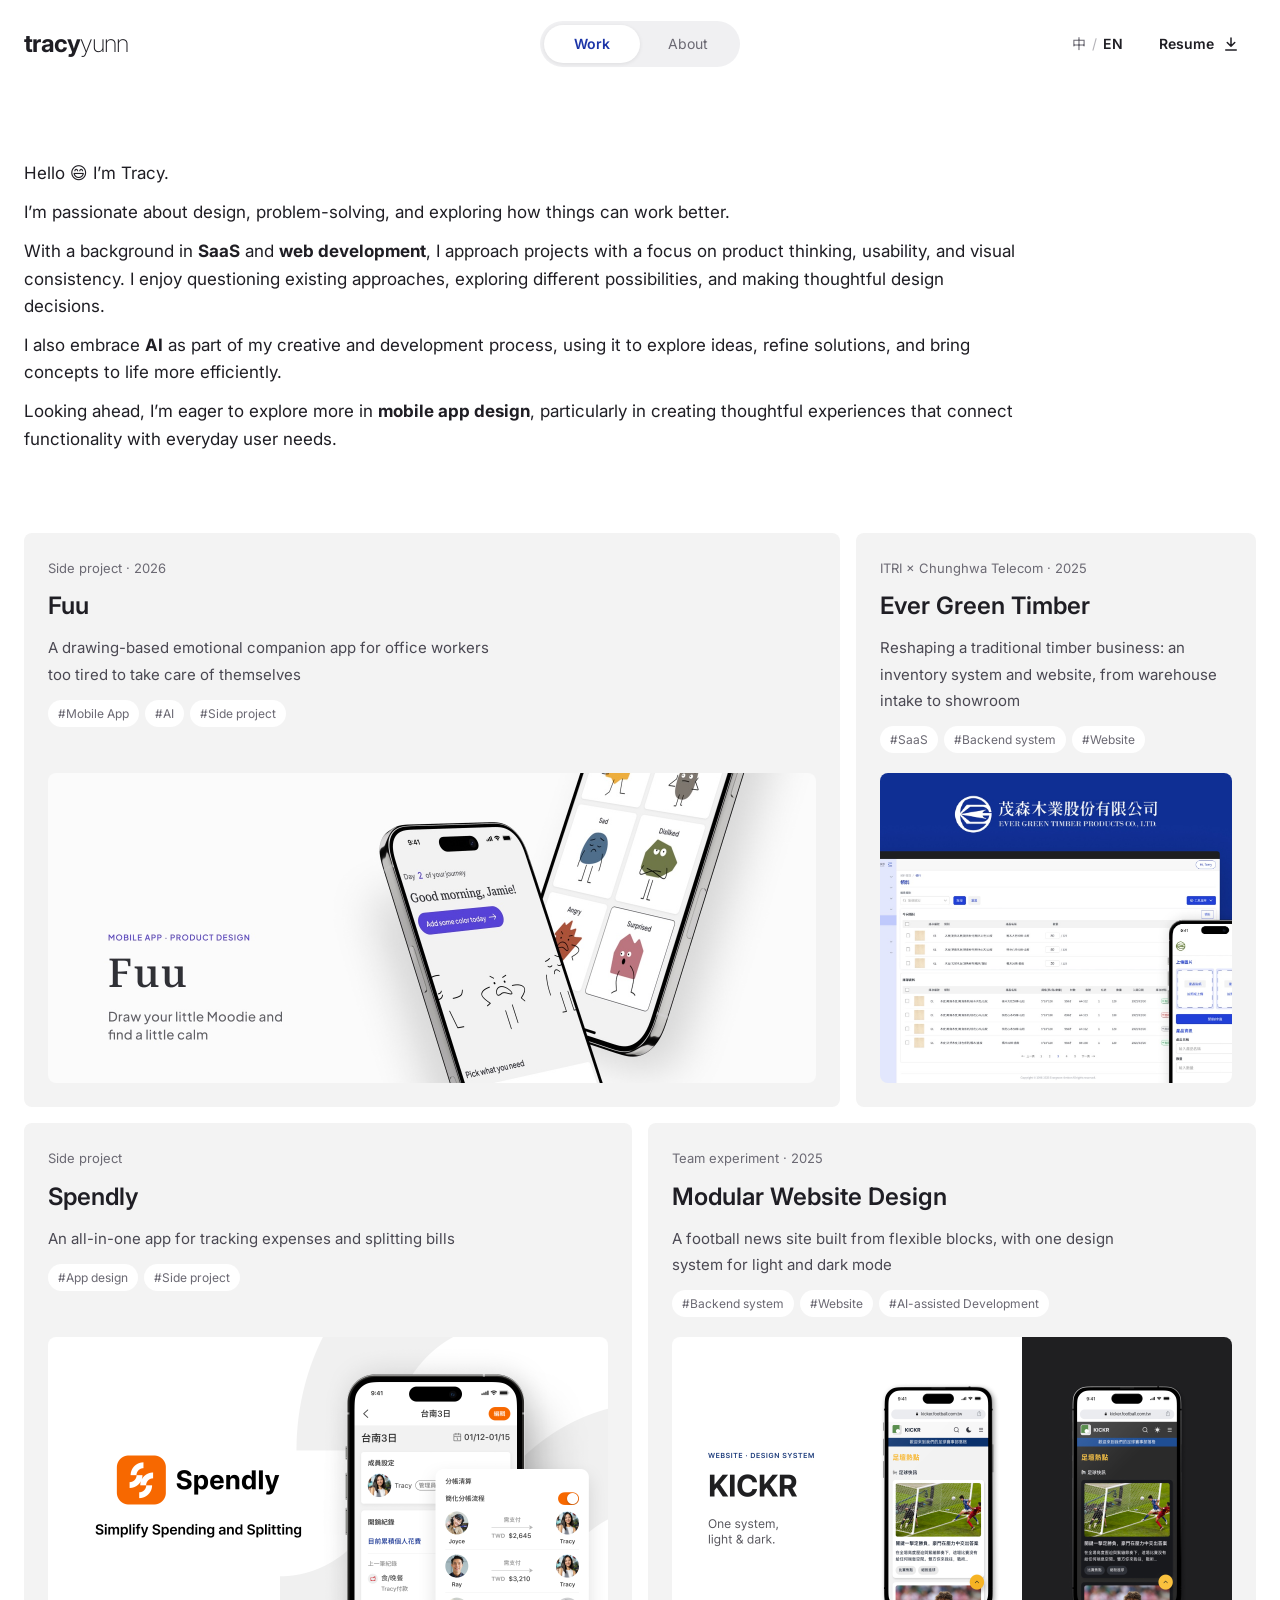
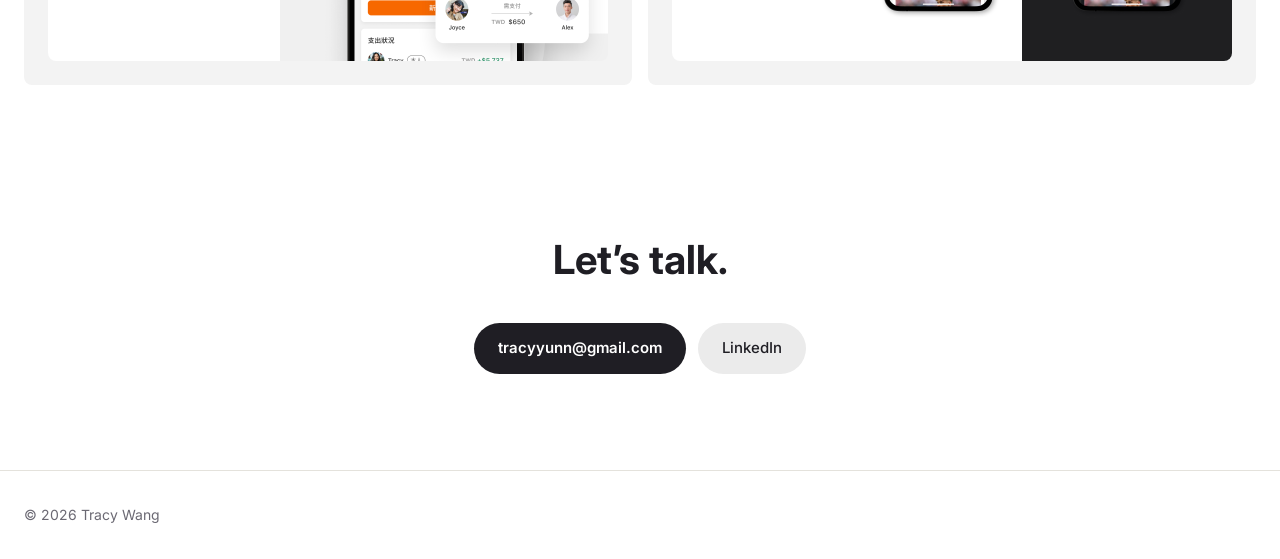
==== commit 3420f364: "Smoother Work/About switching - Sliding indicator in the Work/About toggle - Native view-transition " ====
--- a/en/index.html
+++ b/en/index.html
@@ -6,8 +6,8 @@
   <link rel="preconnect" href="https://fonts.googleapis.com">
   <link rel="preconnect" href="https://fonts.gstatic.com" crossorigin="">
   <link href="https://fonts.googleapis.com/css2?family=Inter:wght@200;300;400;500;600;700&amp;family=Instrument+Serif:ital@0;1&amp;family=Noto+Sans+TC:wght@400;500;600;700&amp;display=swap" rel="stylesheet">
-  <link rel="stylesheet" href="../style.css?v=45">
-  <script src="../site.js"></script>
+  <link rel="stylesheet" href="../style.css?v=50">
+  <script src="../site.js?v=51"></script>
 </head>
 <body>
 
@@ -19,7 +19,7 @@
         <svg class="ic-close" width="24" height="24" viewBox="0 0 24 24" fill="none" stroke="currentColor" stroke-width="2" stroke-linecap="round"><path d="M6 6l12 12M18 6L6 18"></path></svg>
       </button>
       <ul>
-        <li class="nav-seg"><a href="index.html#work">Work</a><a href="about.html">About</a></li>
+        <li class="nav-seg"><a href="index.html">Work</a><a href="about.html">About</a></li>
         <li class="nav-right"><a class="lang" href="../index.html" hreflang="zh-Hant">中<span>/</span><b>EN</b></a><a class="resume" href="../resume/tracy-wang-resume-en.pdf" target="_blank" rel="noopener">Resume
           <svg width="18" height="18" viewBox="0 0 24 24" fill="none" stroke="currentColor" stroke-width="2" stroke-linecap="round" stroke-linejoin="round"><path d="M12 4v11M7 10l5 5 5-5M5 20h14"></path></svg>
         </a></li>
--- a/style.css
+++ b/style.css
@@ -341,9 +341,6 @@
 }
 
 /* 換頁淡入淡出（搭配 site.js） */
-body { transition: opacity .25s ease, transform .25s ease; }
-.page-enter body { opacity: 0; transform: translateY(8px); }
-.page-leave body { opacity: 0; }
 .cs-sec > p.quote { margin: 40px 0; }
 .quote--fuu { color: #5642D6; }
 /* 手機影片：標準手機框（1176×2360，螢幕 x86 y86 1010×2189）＋影片的螢幕畫面
@@ -396,7 +393,7 @@
 .phone-clip { display: block; width: 100%; max-width: 320px; margin: 40px auto 0; clip-path: inset(0 1.2% round 15% / 7.5%); }
 
 /* 設計流程只有兩步時改成兩欄，不留空位 */
-@media (min-width: 810px) { .process:has(> li:nth-child(2):last-child) { grid-template-columns: 1fr 1fr; gap: 56px 64px; } }
+@media (min-width: 810px) { .process:not(.process--stack):has(> li:nth-child(2):last-child) { grid-template-columns: 1fr 1fr; gap: 56px 64px; } }
 
 
 /* 首頁作品卡片（B 版：灰底卡片，字在上、圖在下；第一排 大＋小，第二排 兩張一樣大） */
@@ -521,3 +518,38 @@
   .nav ul a:active { color: #1C35A8; }
   .nav ul a:focus-visible { outline: 2px solid #1C35A8; outline-offset: 4px; border-radius: 4px; }
 }
+
+/* Fuu：互動原型連結（標題下方按鈕＋影片下方小字） */
+.proto-btn { display: inline-flex; align-items: center; gap: 8px; margin-top: 32px; padding: 12px 22px; border-radius: 999px; background: #1C35A8; color: #fff; font-weight: 600; font-size: 15px; text-decoration: none; transition: background .15s; }
+.proto-btn:hover { background: #162B8A; }
+.deliv-media { display: flex; flex-direction: column; align-items: center; gap: 20px; }
+.proto-link { font-size: 14px; color: var(--muted); text-align: center; margin: 0; }
+.proto-link a { color: #1C35A8; font-weight: 600; text-decoration: none; }
+.proto-link a:hover { text-decoration: underline; }
+
+/* 選單捲動效果：捲動後毛玻璃＋變矮；往下捲收起、往上捲出現（電腦版） */
+@media (min-width: 810px) {
+  .nav { transition: background .3s, box-shadow .3s, transform .35s ease; }
+  .nav .wrap { transition: height .3s; }
+  .nav.scrolled { background: rgba(255,255,255,.8); backdrop-filter: saturate(180%) blur(16px); -webkit-backdrop-filter: saturate(180%) blur(16px); box-shadow: 0 1px 0 rgba(0,0,0,.06); }
+  .nav.scrolled .wrap { height: 64px; }
+  .nav.hide { transform: translateY(-100%); }
+}
+@media (prefers-reduced-motion: reduce) { .nav, .nav .wrap { transition: none; } }
+
+/* 換頁：瀏覽器原生交叉淡入（Chrome、Edge、Safari 18.2+），選單當成固定元素不跟著淡 */
+@view-transition { navigation: auto; }
+.nav { view-transition-name: site-nav; }
+::view-transition-old(root), ::view-transition-new(root) { animation-duration: .28s; animation-timing-function: ease; }
+::view-transition-group(site-nav) { animation-duration: .3s; }
+@media (prefers-reduced-motion: reduce) { ::view-transition-group(*), ::view-transition-old(*), ::view-transition-new(*) { animation: none !important; } }
+
+/* Work / About 分段切換：白色滑塊用一個獨立的圓角塊，切換時滑過去 */
+@media (min-width: 810px) {
+  .nav-seg { position: relative; }
+  .nav ul .nav-seg a { position: relative; z-index: 1; width: 96px; justify-content: center; padding: 7px 0; }
+  .nav ul .nav-seg a[aria-current="page"] { background: none; box-shadow: none; }
+  .nav-seg::before { content: ""; position: absolute; top: 4px; bottom: 4px; left: 4px; width: 96px; border-radius: 999px; background: #fff; box-shadow: 0 1px 4px rgba(0,0,0,.08); transition: transform .28s cubic-bezier(.3,.7,.2,1); }
+  .nav-seg[data-active="about"]::before { transform: translateX(96px); }
+  .nav-seg:not(.ready)::before { transition: none; }
+}
